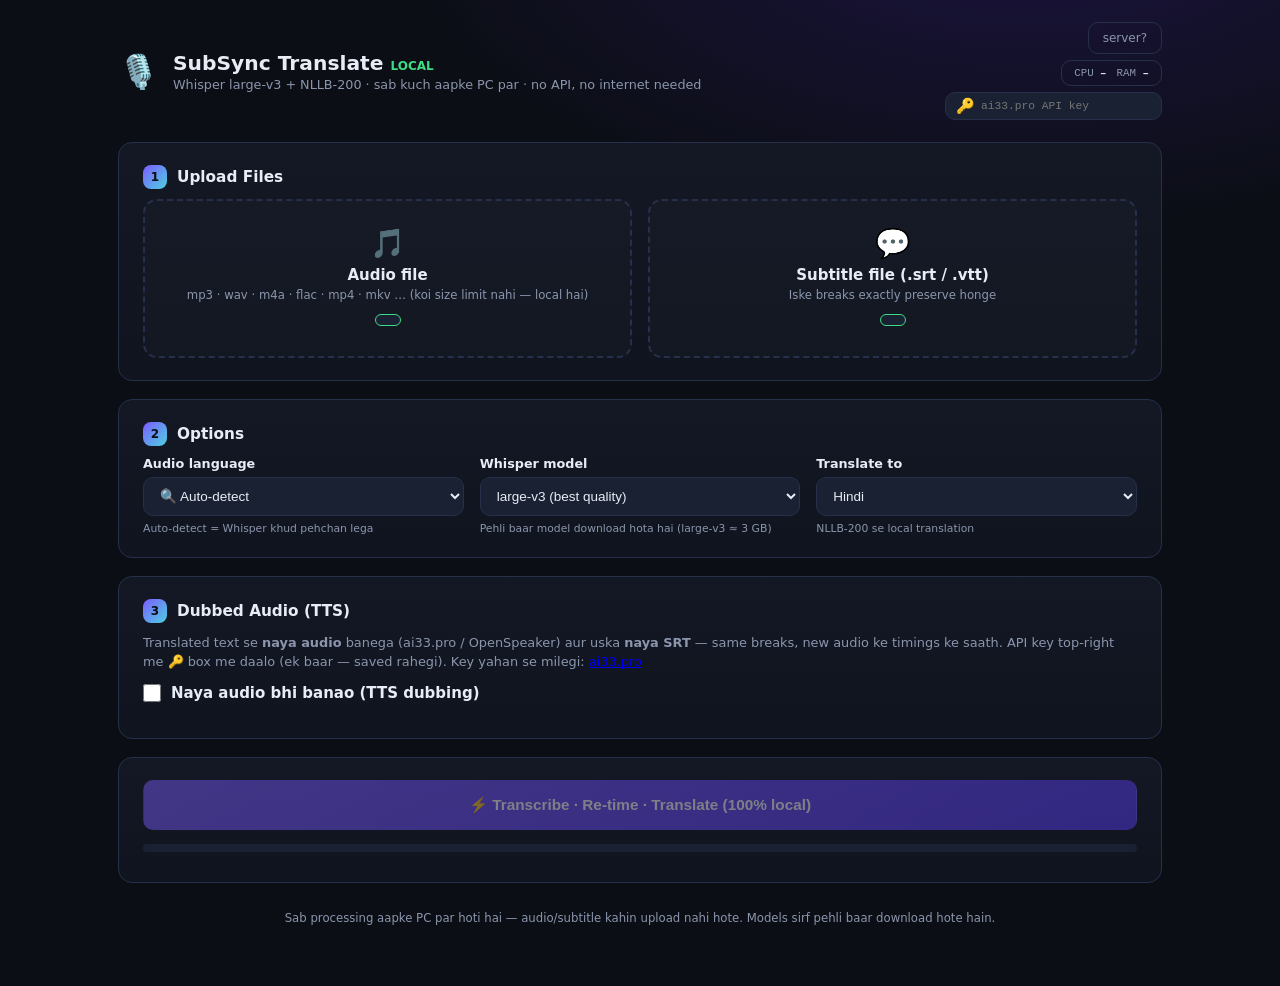
==== static/index.html @ 2fef70c8 "Version 1.5: sync-verify player with live captions + Fill Gaps toggle - Result me audio/video player" ====
<!DOCTYPE html>
<html lang="en">
<head>
<meta charset="UTF-8">
<meta name="viewport" content="width=device-width, initial-scale=1.0">
<title>SubSync Translate — Local (Whisper + NLLB)</title>
<link rel="icon" href="data:image/svg+xml,<svg xmlns='http://www.w3.org/2000/svg' viewBox='0 0 100 100'><text y='.9em' font-size='90'>🎙️</text></svg>">
<style>
:root {
  --bg:#0b0e14; --card:#131824; --card2:#1a2132; --border:#26304a;
  --text:#e8ecf5; --muted:#8b96ad; --accent:#7c5cff; --accent2:#4dd0e1;
  --ok:#3ddc84; --warn:#ffb74d; --err:#ff6b6b; --radius:14px; font-size:15px;
}
*{box-sizing:border-box;margin:0;padding:0}
body{background:radial-gradient(1200px 600px at 80% -10%,#1c1440 0%,var(--bg) 55%) fixed,var(--bg);color:var(--text);font-family:"Segoe UI",system-ui,sans-serif;min-height:100vh}
.topbar{display:flex;align-items:center;justify-content:space-between;padding:22px 28px;max-width:1100px;margin:0 auto}
.brand{display:flex;gap:14px;align-items:center}
.brand-icon{font-size:2.2rem}
.brand h1{font-size:1.35rem}
.brand p{color:var(--muted);font-size:.85rem;margin-top:2px}
.pill{border:1px solid var(--border);color:var(--muted);padding:8px 14px;border-radius:10px;font-size:.8rem}
.pill.gpu{border-color:var(--ok);color:var(--ok)}
.top-right{display:flex;flex-direction:column;align-items:flex-end;gap:6px}
.key-row{display:flex;align-items:center;gap:6px;border:1px solid var(--border);border-radius:10px;padding:4px 10px;background:var(--card2)}
.key-row input{background:transparent;border:none;outline:none;color:var(--text);font-family:ui-monospace,Consolas,monospace;font-size:.75rem;width:170px}
.tts-tabs{display:flex;gap:8px;margin-bottom:14px}
.tts-tab{border:1px solid var(--border);background:var(--card2);color:var(--muted);padding:8px 16px;border-radius:10px;font-size:.85rem;font-weight:600;cursor:pointer;transition:.2s}
.tts-tab.active{border-color:var(--accent);color:var(--text);background:rgba(124,92,255,.12)}
.voice-list{border:1px solid var(--border);border-radius:10px;max-height:300px;overflow-y:auto}
.voice-row{display:flex;align-items:center;gap:10px;padding:9px 12px;border-bottom:1px solid #1d2436;font-size:.85rem}
.voice-row:last-child{border-bottom:none}
.voice-row:hover{background:rgba(124,92,255,.05)}
.voice-row.selected{background:rgba(61,220,132,.08);border-left:3px solid var(--ok)}
.voice-row .vname{flex:1;min-width:0;overflow:hidden;text-overflow:ellipsis;white-space:nowrap}
.voice-row .vmeta{color:var(--muted);font-size:.75rem;white-space:nowrap}
.vbtn{border:1px solid var(--border);background:var(--card2);color:var(--text);padding:4px 10px;border-radius:8px;font-size:.75rem;cursor:pointer;transition:.15s;flex:none}
.vbtn:hover{border-color:var(--accent)}
.vbtn.sel{border-color:var(--ok);color:var(--ok)}
.vbtn.del:hover{border-color:var(--err);color:var(--err)}
.sel-voice{display:flex;align-items:center;gap:10px;margin-top:14px;padding:10px 14px;border:1px solid var(--ok);border-radius:10px;background:rgba(61,220,132,.05);font-size:.85rem;flex-wrap:wrap}
.empty-note{padding:18px;text-align:center;color:var(--muted);font-size:.83rem}
#liveCaption{background:var(--card2);border:1px solid var(--border);border-radius:12px;padding:20px 18px;text-align:center;margin-bottom:10px;font-size:clamp(16px,2.4vw,22px);font-weight:700;line-height:1.4;min-height:74px;display:flex;flex-direction:column;align-items:center;justify-content:center;color:var(--muted);transition:color .1s}
#liveCaption.speaking{color:var(--accent2)}
#playerBox{margin-bottom:14px}
#playerBox audio{width:100%}
#playerBox video{width:100%;max-height:380px;border-radius:12px;background:#000}
.stats-pill{display:flex;gap:10px;border:1px solid var(--border);padding:6px 12px;border-radius:10px;font-family:ui-monospace,Consolas,monospace;font-size:.72rem;color:var(--muted)}
.stats-pill b{color:var(--text);font-weight:600}
.stats-pill .hot b{color:var(--warn)}
.stats-pill .crit b{color:var(--err)}
main{max-width:1100px;margin:0 auto;padding:0 28px 60px;display:flex;flex-direction:column;gap:18px}
.card{background:linear-gradient(180deg,var(--card) 0%,#10141f 100%);border:1px solid var(--border);border-radius:var(--radius);padding:22px 24px}
.card h2{font-size:1.02rem;display:flex;align-items:center;gap:10px;margin-bottom:10px}
.step{background:linear-gradient(135deg,var(--accent),var(--accent2));color:#0b0e14;width:24px;height:24px;border-radius:8px;display:inline-flex;align-items:center;justify-content:center;font-size:.8rem;font-weight:700;flex:none}
.hint{color:var(--muted);font-size:.86rem;line-height:1.5;margin-bottom:12px}
.badge{font-size:.72rem;padding:3px 10px;border-radius:20px;border:1px solid var(--border);color:var(--muted);font-weight:600}
.badge.ok{border-color:var(--ok);color:var(--ok)}
.grid2{display:grid;grid-template-columns:1fr 1fr;gap:16px}
.grid3{display:grid;grid-template-columns:repeat(3,1fr);gap:16px}
@media (max-width:860px){.grid2,.grid3{grid-template-columns:1fr}}
.drop{border:2px dashed var(--border);border-radius:var(--radius);padding:26px 18px;text-align:center;cursor:pointer;transition:.2s;background:rgba(255,255,255,.015)}
.drop:hover,.drop.over{border-color:var(--accent);background:rgba(124,92,255,.06)}
.drop.filled{border-style:solid;border-color:var(--ok)}
.drop-icon{font-size:1.9rem;margin-bottom:6px}
.drop-title{font-weight:600}
.drop-sub{color:var(--muted);font-size:.78rem;margin-top:4px}
.file-chip{margin-top:12px;display:inline-block;background:var(--card2);border:1px solid var(--ok);color:var(--ok);font-size:.8rem;padding:5px 12px;border-radius:20px;max-width:100%;overflow:hidden;text-overflow:ellipsis;white-space:nowrap}
.field{display:flex;flex-direction:column;gap:6px}
.field>span{font-size:.85rem;font-weight:600}
.field small{color:var(--muted);font-size:.72rem}
select{background:var(--card2);border:1px solid var(--border);color:var(--text);padding:10px 12px;border-radius:10px;font-size:.9rem;outline:none;cursor:pointer}
select:focus{border-color:var(--accent)}
.btn{border:1px solid var(--border);background:var(--card2);color:var(--text);padding:11px 20px;border-radius:10px;font-size:.92rem;font-weight:600;cursor:pointer;transition:.2s}
.btn:hover:not(:disabled){border-color:var(--accent);transform:translateY(-1px)}
.btn:disabled{opacity:.45;cursor:not-allowed}
.btn.primary{background:linear-gradient(135deg,var(--accent),#5b3df5);border-color:transparent;color:#fff}
.btn.primary:hover:not(:disabled){filter:brightness(1.12)}
.btn.ghost{background:transparent}
.btn.big{width:100%;padding:15px;font-size:1.02rem}
.run-card{display:flex;flex-direction:column;gap:14px}
.progress-wrap{display:flex;flex-direction:column;gap:8px}
.progress{height:8px;background:var(--card2);border-radius:10px;overflow:hidden}
.bar{height:100%;width:0%;background:linear-gradient(90deg,var(--accent),var(--accent2));border-radius:10px;transition:width .35s ease}
.status{color:var(--muted);font-size:.85rem}
.log{background:#0a0d14;border:1px solid var(--border);border-radius:10px;padding:12px 14px;font-family:ui-monospace,Consolas,monospace;font-size:.78rem;color:var(--muted);max-height:180px;overflow-y:auto;white-space:pre-wrap;line-height:1.55}
.log .err{color:var(--err)}
.table-wrap{overflow:auto;max-height:480px;border:1px solid var(--border);border-radius:10px}
table{width:100%;border-collapse:collapse;font-size:.84rem}
thead th{position:sticky;top:0;background:var(--card2);text-align:left;padding:10px 12px;border-bottom:1px solid var(--border);z-index:1}
tbody td{padding:9px 12px;border-bottom:1px solid #1d2436;vertical-align:top}
tbody tr:hover{background:rgba(124,92,255,.05)}
td.num{color:var(--muted);width:40px}
td.time{font-family:ui-monospace,Consolas,monospace;font-size:.74rem;color:var(--muted);white-space:nowrap}
td.time .new{color:var(--accent2)}
td.time s{opacity:.55}
td.orig{color:var(--muted);max-width:320px}
td.trans{max-width:320px}
td.trans[contenteditable]:focus{outline:1px solid var(--accent);border-radius:6px;background:rgba(124,92,255,.08)}
td.unmatched{border-left:3px solid var(--warn)}
.dl-row{display:flex;gap:12px;margin-top:16px;flex-wrap:wrap}
footer{text-align:center;color:var(--muted);font-size:.78rem;margin-top:10px}
</style>
</head>
<body>

<header class="topbar">
  <div class="brand">
    <span class="brand-icon">🎙️</span>
    <div>
      <h1>SubSync Translate <span style="color:var(--ok);font-size:.8rem">LOCAL</span></h1>
      <p>Whisper large-v3 + NLLB-200 · sab kuch aapke PC par · no API, no internet needed</p>
    </div>
  </div>
  <div class="top-right">
    <div style="display:flex;gap:8px;align-items:center">
      <span class="badge ok" id="creditsBadge" hidden></span>
      <span class="pill" id="devicePill">checking…</span>
    </div>
    <div class="stats-pill" id="statsPill" hidden>
      <span id="stCpu">CPU <b>–</b></span>
      <span id="stRam">RAM <b>–</b></span>
      <span id="stGpu" hidden>GPU <b>–</b></span>
      <span id="stVram" hidden>VRAM <b>–</b></span>
    </div>
    <div class="key-row">
      <span title="ai33.pro TTS API key — ek baar daalo, saved rahegi">🔑</span>
      <input type="password" id="ttsKey" placeholder="ai33.pro API key" autocomplete="off" spellcheck="false">
    </div>
  </div>
</header>

<main>

  <section class="card">
    <h2><span class="step">1</span> Upload Files</h2>
    <div class="grid2">
      <div class="drop" id="dropAudio">
        <input type="file" id="audioFile" accept="audio/*,video/*,.mp3,.wav,.m4a,.mp4,.mkv,.aac,.ogg,.flac,.webm,.opus" hidden>
        <div class="drop-icon">🎵</div>
        <div class="drop-title">Audio file</div>
        <div class="drop-sub">mp3 · wav · m4a · flac · mp4 · mkv … (koi size limit nahi — local hai)</div>
        <div class="file-chip" id="audioChip" hidden></div>
      </div>
      <div class="drop" id="dropSrt">
        <input type="file" id="srtFile" accept=".srt,.vtt,text/plain" hidden>
        <div class="drop-icon">💬</div>
        <div class="drop-title">Subtitle file (.srt / .vtt)</div>
        <div class="drop-sub">Iske breaks exactly preserve honge</div>
        <div class="file-chip" id="srtChip" hidden></div>
      </div>
    </div>
  </section>

  <section class="card">
    <h2><span class="step">2</span> Options</h2>
    <div class="grid3">
      <label class="field">
        <span>Audio language</span>
        <select id="srcLang"></select>
        <small>Auto-detect = Whisper khud pehchan lega</small>
      </label>
      <label class="field">
        <span>Whisper model</span>
        <select id="whisperModel">
          <option value="large-v3" selected>large-v3 (best quality)</option>
          <option value="large-v3-turbo">large-v3-turbo (fast, ~same quality)</option>
          <option value="medium">medium</option>
          <option value="small">small</option>
          <option value="base">base (testing only)</option>
        </select>
        <small>Pehli baar model download hota hai (large-v3 ≈ 3 GB)</small>
      </label>
      <label class="field">
        <span>Translate to</span>
        <select id="tgtLang"></select>
        <small>NLLB-200 se local translation</small>
      </label>
    </div>
  </section>

  <section class="card">
    <h2><span class="step">3</span> Dubbed Audio (TTS)</h2>
    <p class="hint">Translated text se <b>naya audio</b> banega (ai33.pro / OpenSpeaker) aur uska <b>naya SRT</b> — same breaks, new audio ke timings ke saath. API key top-right me 🔑 box me daalo (ek baar — saved rahegi). Key yahan se milegi: <a href="https://ai33.pro/app/api-document" target="_blank" rel="noopener">ai33.pro</a></p>
    <label style="display:flex;align-items:center;gap:10px;margin-bottom:14px;cursor:pointer">
      <input type="checkbox" id="ttsEnable" style="width:18px;height:18px;accent-color:var(--accent)">
      <b>Naya audio bhi banao (TTS dubbing)</b>
    </label>
    <div id="ttsOptions" hidden>

      <div class="tts-tabs">
        <button class="tts-tab" id="tabSaved" data-tab="saved">⭐ Saved voices</button>
        <button class="tts-tab active" id="tabLibrary" data-tab="library">🌐 Voice library</button>
        <button class="tts-tab" id="tabManual" data-tab="manual">✍️ Manual ID</button>
      </div>

      <!-- SAVED -->
      <div id="ttsTabSaved" hidden>
        <div class="voice-list" id="savedList"></div>
      </div>

      <!-- LIBRARY -->
      <div id="ttsTabLibrary">
        <div class="grid3" style="margin-bottom:12px">
          <label class="field">
            <span>Provider</span>
            <select id="ttsProvider">
              <option value="edge" selected>Edge</option>
              <option value="elevenlabs">ElevenLabs</option>
              <option value="minimax">Minimax</option>
              <option value="kokoro">Kokoro</option>
              <option value="fishaudio">FishAudio</option>
              <option value="vbee">Vbee</option>
              <option value="clone">Mere cloned voices</option>
            </select>
          </label>
          <label class="field">
            <span>Language <small style="color:var(--muted)">(output lang se auto)</small></span>
            <input type="text" id="ttsLangFilter" placeholder="e.g. Hindi"
                   style="background:var(--card2);border:1px solid var(--border);color:var(--text);padding:10px 12px;border-radius:10px;font-size:.9rem;outline:none">
          </label>
          <label class="field">
            <span>&nbsp;</span>
            <button class="btn" id="ttsLoadVoices">🔄 Fetch voices</button>
          </label>
        </div>
        <div class="voice-list" id="libraryList"><div class="empty-note">"🔄 Fetch voices" dabao — output language ke hisaab se list aa jayegi</div></div>
      </div>

      <!-- MANUAL -->
      <div id="ttsTabManual" hidden>
        <p class="hint">Voice ID directly daalo (prefix zaroori: <code>elevenlabs_</code>, <code>minimax_</code>, <code>edge_</code>, <code>kokoro_</code>, <code>vbee_</code>, <code>fishaudio_</code>, <code>clone_</code>)</p>
        <div style="display:flex;gap:10px;flex-wrap:wrap">
          <input type="text" id="manualVoiceId" placeholder="e.g. edge_hi-IN-MadhurNeural"
                 style="flex:1;min-width:240px;background:var(--card2);border:1px solid var(--border);color:var(--text);padding:10px 12px;border-radius:10px;font-family:ui-monospace,Consolas,monospace;font-size:.85rem;outline:none">
          <button class="btn" id="manualUse">✔ Use karo</button>
          <button class="btn ghost" id="manualSave">⭐ Save bhi karo</button>
        </div>
      </div>

      <!-- SELECTED VOICE + SPEED -->
      <div class="sel-voice" id="selVoiceBox" hidden>
        <span>🎤 Selected: <b id="selVoiceName">—</b> <span class="vmeta" id="selVoiceId"></span></span>
        <button class="vbtn" id="selPreview" hidden>▶ Preview</button>
        <button class="vbtn" id="selSave" hidden>⭐ Save</button>
        <span style="margin-left:auto;display:flex;align-items:center;gap:8px">Speed
          <input type="number" id="ttsSpeed" value="1" min="0.5" max="1.5" step="0.05"
                 style="width:70px;background:var(--card2);border:1px solid var(--border);color:var(--text);padding:6px 8px;border-radius:8px;font-size:.85rem;outline:none">
        </span>
      </div>
      <audio id="ttsPreviewAudio" style="display:none"></audio>
    </div>
  </section>

  <section class="card run-card">
    <button class="btn primary big" id="runBtn" disabled>⚡ Transcribe · Re-time · Translate (100% local)</button>
    <div class="progress-wrap" id="progressWrap" hidden>
      <div class="progress"><div class="bar" id="bar"></div></div>
      <div class="status" id="status"></div>
    </div>
    <div class="log" id="log" hidden></div>
  </section>

  <section class="card" id="resultCard" hidden>
    <h2><span class="step">4</span> Result
      <span class="badge" id="detectedBadge" hidden></span>
      <span class="badge ok" id="matchBadge" hidden></span>
    </h2>
    <p class="hint">Translated cells <b>editable</b> hain — download se pehle koi bhi line theek kar lo.</p>

    <!-- Sync verify: player + live caption -->
    <div id="syncBox" style="margin-bottom:16px">
      <div style="display:flex;gap:8px;margin-bottom:10px;flex-wrap:wrap;align-items:center">
        <button class="tts-tab active" id="srcOrig">🎵 Original audio</button>
        <button class="tts-tab" id="srcDub" hidden>🎤 Dubbed audio</button>
        <button class="tts-tab" id="gapBtn" style="margin-left:auto" title="Har line ka end agli line ke start tak extend — dobara click = undo">🧲 Fill Gaps</button>
      </div>
      <div id="liveCaption">▶ Play karo — jo bol raha hai wo yahan live aayega</div>
      <div id="playerBox"></div>
    </div>

    <div class="table-wrap">
      <table id="resultTable">
        <thead>
          <tr><th>#</th><th>Timing (original → re-timed)</th><th>Original</th><th id="thTrans">Translated</th></tr>
        </thead>
        <tbody></tbody>
      </table>
    </div>
    <div class="dl-row">
      <button class="btn primary" id="dlTranslated">⬇ Translated SRT</button>
      <button class="btn ghost" id="dlRetimed">⬇ Re-timed original SRT</button>
      <button class="btn ghost" id="dlTranscript">⬇ Whisper transcript</button>
    </div>
    <div id="dubCard" hidden style="margin-top:20px;border-top:1px solid var(--border);padding-top:16px">
      <h2>🎤 Dubbed Audio <span class="badge ok" id="dubBadge" hidden></span></h2>
      <p class="hint" id="dubError" style="color:var(--err)" hidden></p>
      <div id="dubOk" hidden>
        <audio id="dubPlayer" controls style="width:100%;margin:10px 0"></audio>
        <div class="dl-row" style="margin-top:8px">
          <button class="btn primary" id="dlDubAudio">⬇ Dubbed audio</button>
          <button class="btn primary" id="dlDubSrt">⬇ Dubbed SRT (new audio timings)</button>
          <a class="btn ghost" id="dlProviderSrt" target="_blank" rel="noopener" hidden style="text-decoration:none;display:inline-flex;align-items:center">⬇ Provider SRT</a>
        </div>
      </div>
    </div>
  </section>

  <footer>
    <p>Sab processing aapke PC par hoti hai — audio/subtitle kahin upload nahi hote. Models sirf pehli baar download hote hain.</p>
  </footer>
</main>

<script>
"use strict";

const SRC_LANGS = [
  ["auto","🔍 Auto-detect"],["en","English"],["hi","Hindi"],["ja","Japanese"],["ko","Korean"],
  ["zh","Chinese"],["es","Spanish"],["fr","French"],["de","German"],["it","Italian"],
  ["pt","Portuguese"],["ru","Russian"],["ar","Arabic"],["bn","Bengali"],["ur","Urdu"],
  ["ta","Tamil"],["te","Telugu"],["ml","Malayalam"],["mr","Marathi"],["gu","Gujarati"],
  ["kn","Kannada"],["pa","Punjabi"],["id","Indonesian"],["vi","Vietnamese"],["th","Thai"],
  ["tr","Turkish"],["nl","Dutch"],["pl","Polish"],["uk","Ukrainian"],["fa","Persian"],
  ["ms","Malay"],["fil","Filipino"]
];
const TGT_LANGS = [
  ["hi","Hindi"],["en","English"],["bn","Bengali"],["ta","Tamil"],["te","Telugu"],
  ["ml","Malayalam"],["mr","Marathi"],["gu","Gujarati"],["kn","Kannada"],["pa","Punjabi"],
  ["ur","Urdu"],["ne","Nepali"],["si","Sinhala"],["es","Spanish"],["fr","French"],
  ["de","German"],["it","Italian"],["pt","Portuguese"],["ru","Russian"],["ja","Japanese"],
  ["ko","Korean"],["zh-CN","Chinese (Simplified)"],["zh-TW","Chinese (Traditional)"],
  ["ar","Arabic"],["id","Indonesian"],["vi","Vietnamese"],["th","Thai"],["tr","Turkish"],
  ["nl","Dutch"],["pl","Polish"],["uk","Ukrainian"],["fa","Persian"],["ms","Malay"],
  ["fil","Filipino"],["sw","Swahili"]
];
const LANG_NAMES = Object.fromEntries([...SRC_LANGS,...TGT_LANGS].map(([c,n])=>[c,n.replace("🔍 ","")]));

const $ = id => document.getElementById(id);
const state = { audio:null, srtFile:null, segments:null, transcript:"" };

function fillSelect(sel, list, saved){
  sel.innerHTML="";
  for (const [code,name] of list){
    const o=document.createElement("option"); o.value=code; o.textContent=name; sel.appendChild(o);
  }
  if (saved && list.some(([c])=>c===saved)) sel.value=saved;
}
fillSelect($("srcLang"), SRC_LANGS, localStorage.getItem("ssl_src")||"auto");
fillSelect($("tgtLang"), TGT_LANGS, localStorage.getItem("ssl_tgt")||"hi");
$("whisperModel").value = localStorage.getItem("ssl_model")||"large-v3";
$("srcLang").onchange=()=>localStorage.setItem("ssl_src",$("srcLang").value);
$("tgtLang").onchange=()=>localStorage.setItem("ssl_tgt",$("tgtLang").value);
$("whisperModel").onchange=()=>localStorage.setItem("ssl_model",$("whisperModel").value);

fetch("/api/info").then(r=>r.json()).then(d=>{
  const p=$("devicePill");
  p.textContent = d.cuda ? "⚡ GPU (CUDA)" : "🖥 CPU mode";
  p.classList.toggle("gpu", d.cuda);
}).catch(()=>{ $("devicePill").textContent="server?"; });

// live CPU / RAM / GPU / VRAM stats (top right)
function setStat(id, label, val){
  const el=$(id);
  if(val===null||val===undefined){ el.hidden=true; return; }
  el.hidden=false;
  el.innerHTML=`${label} <b>${Math.round(val)}%</b>`;
  el.className = val>=90 ? "crit" : val>=75 ? "hot" : "";
}
async function pollStats(){
  try{
    const d=await (await fetch("/api/stats")).json();
    $("statsPill").hidden=false;
    setStat("stCpu","CPU",d.cpu);
    setStat("stRam","RAM",d.ram);
    setStat("stGpu","GPU",d.gpu);
    setStat("stVram","VRAM",d.vram);
  }catch(e){ $("statsPill").hidden=true; }
}
pollStats(); setInterval(pollStats, 2000);

function wireDrop(zone, input, onFile){
  zone.addEventListener("click",()=>input.click());
  input.addEventListener("change",()=>input.files[0]&&onFile(input.files[0]));
  zone.addEventListener("dragover",e=>{e.preventDefault();zone.classList.add("over");});
  zone.addEventListener("dragleave",()=>zone.classList.remove("over"));
  zone.addEventListener("drop",e=>{e.preventDefault();zone.classList.remove("over");
    if(e.dataTransfer.files[0]) onFile(e.dataTransfer.files[0]);});
}
const fmtBytes = n => n>1048576 ? (n/1048576).toFixed(1)+" MB" : (n/1024).toFixed(0)+" KB";

wireDrop($("dropAudio"), $("audioFile"), f=>{
  state.audio=f;
  $("audioChip").hidden=false;
  $("audioChip").textContent=`${f.name} (${fmtBytes(f.size)})`;
  $("dropAudio").classList.add("filled");
  updateRun();
});
wireDrop($("dropSrt"), $("srtFile"), f=>{
  state.srtFile=f;
  $("srtChip").hidden=false;
  $("srtChip").textContent=f.name;
  $("dropSrt").classList.add("filled");
  updateRun();
});
function updateRun(){ $("runBtn").disabled = !(state.audio && state.srtFile); }

function log(msg, cls=""){
  const el=$("log"); el.hidden=false;
  const d=document.createElement("div"); if(cls)d.className=cls; d.textContent=msg;
  el.appendChild(d); el.scrollTop=el.scrollHeight;
}
function setProgress(pct,msg){
  $("progressWrap").hidden=false;
  $("bar").style.width=Math.min(100,pct)+"%";
  if(msg)$("status").textContent=msg;
}

function toSrtTime(sec){
  sec=Math.max(0,sec);
  const h=Math.floor(sec/3600),m=Math.floor(sec%3600/60),s=Math.floor(sec%60),
        ms=Math.round((sec-Math.floor(sec))*1000);
  const p=(n,l=2)=>String(n).padStart(l,"0");
  return `${p(h)}:${p(m)}:${p(s)},${p(ms,3)}`;
}
function buildSrt(segments, field){
  return segments.map((seg,i)=>
    `${i+1}\n${toSrtTime(seg.newStart)} --> ${toSrtTime(seg.newEnd)}\n${(seg[field]||seg.text).trim()}\n`
  ).join("\n");
}

// ================= TTS dubbing controls =================
// API key (top-right, ek baar save)
$("ttsKey").value = localStorage.getItem("ssl_tts_key")||"";
$("ttsKey").oninput = ()=>localStorage.setItem("ssl_tts_key", $("ttsKey").value.trim());
$("ttsKey").onchange = refreshCredits;

$("ttsEnable").checked = localStorage.getItem("ssl_tts_on")==="1";
$("ttsOptions").hidden = !$("ttsEnable").checked;
$("ttsEnable").onchange = ()=>{
  localStorage.setItem("ssl_tts_on", $("ttsEnable").checked?"1":"0");
  $("ttsOptions").hidden = !$("ttsEnable").checked;
  if($("ttsEnable").checked) refreshCredits();
};

$("ttsProvider").value = localStorage.getItem("ssl_tts_provider")||"edge";
$("ttsProvider").onchange = ()=>localStorage.setItem("ssl_tts_provider", $("ttsProvider").value);
$("ttsSpeed").value = localStorage.getItem("ssl_tts_speed")||"1";
$("ttsSpeed").onchange = ()=>localStorage.setItem("ssl_tts_speed", $("ttsSpeed").value);

async function refreshCredits(){
  const key=$("ttsKey").value.trim();
  if(!key){ $("creditsBadge").hidden=true; return; }
  try{
    const d=await (await fetch("/api/tts/credits",{headers:{"x-tts-key":key}})).json();
    if(d.credits!==undefined){
      $("creditsBadge").hidden=false;
      $("creditsBadge").textContent=`💰 ${d.credits} credits`;
    }
  }catch(e){}
}
if($("ttsEnable").checked && $("ttsKey").value) refreshCredits();

// ---- tabs ----
const TTS_TABS = {saved:"ttsTabSaved", library:"ttsTabLibrary", manual:"ttsTabManual"};
function showTtsTab(name){
  for(const [k,id] of Object.entries(TTS_TABS)) $(id).hidden = (k!==name);
  document.querySelectorAll(".tts-tab").forEach(b=>b.classList.toggle("active", b.dataset.tab===name));
  localStorage.setItem("ssl_tts_tab", name);
  if(name==="saved") renderSaved();
}
document.querySelectorAll(".tts-tab").forEach(b=>b.onclick=()=>showTtsTab(b.dataset.tab));

// ---- selected voice (persist) ----
let selVoice = null;
try{ selVoice = JSON.parse(localStorage.getItem("ssl_tts_sel")||"null"); }catch(e){}
function selectVoice(v){
  selVoice = v;
  localStorage.setItem("ssl_tts_sel", JSON.stringify(v));
  renderSelVoice();
  renderSaved();
  renderLibrary();
}
function renderSelVoice(){
  const box=$("selVoiceBox");
  if(!selVoice){ box.hidden=true; return; }
  box.hidden=false;
  $("selVoiceName").textContent=selVoice.name||selVoice.voice_id;
  $("selVoiceId").textContent=selVoice.voice_id;
  $("selPreview").hidden=!selVoice.preview_url;
  $("selSave").hidden=isSaved(selVoice.voice_id);
}
$("selPreview").onclick=()=>playPreview(selVoice);
$("selSave").onclick=()=>{ if(selVoice){ saveVoice(selVoice); renderSelVoice(); } };

function playPreview(v){
  if(v&&v.preview_url){ const a=$("ttsPreviewAudio"); a.src=v.preview_url; a.play(); }
}

// ---- saved voices (hamesha ke liye, localStorage) ----
function getSaved(){ try{ return JSON.parse(localStorage.getItem("ssl_tts_saved")||"[]"); }catch(e){ return []; } }
function setSaved(list){ localStorage.setItem("ssl_tts_saved", JSON.stringify(list)); }
function isSaved(id){ return getSaved().some(v=>v.voice_id===id); }
function saveVoice(v){
  const list=getSaved();
  if(!list.some(x=>x.voice_id===v.voice_id)){ list.push(v); setSaved(list); }
  renderSaved(); renderLibrary();
}
function removeSaved(id){
  setSaved(getSaved().filter(v=>v.voice_id!==id));
  renderSaved(); renderLibrary();
}

function voiceRow(v, {saved=false}={}){
  const row=document.createElement("div");
  row.className="voice-row"+(selVoice&&selVoice.voice_id===v.voice_id?" selected":"");
  const name=document.createElement("span");
  name.className="vname"; name.textContent=v.name||v.voice_id;
  const meta=document.createElement("span");
  meta.className="vmeta"; meta.textContent=[v.language,v.gender].filter(Boolean).join(" · ");
  row.append(name, meta);
  if(v.preview_url){
    const p=document.createElement("button"); p.className="vbtn"; p.textContent="▶";
    p.title="Preview"; p.onclick=()=>playPreview(v); row.appendChild(p);
  }
  const sel=document.createElement("button");
  sel.className="vbtn sel";
  sel.textContent=selVoice&&selVoice.voice_id===v.voice_id?"✔ Selected":"Select";
  sel.onclick=()=>selectVoice(v);
  row.appendChild(sel);
  if(saved){
    const del=document.createElement("button"); del.className="vbtn del"; del.textContent="🗑";
    del.title="Saved list se hatao"; del.onclick=()=>removeSaved(v.voice_id); row.appendChild(del);
  }else{
    const st=document.createElement("button"); st.className="vbtn";
    st.textContent=isSaved(v.voice_id)?"⭐ Saved":"⭐ Save";
    st.disabled=isSaved(v.voice_id);
    st.title="Future use ke liye save karo";
    st.onclick=()=>{ saveVoice(v); };
    row.appendChild(st);
  }
  return row;
}

function renderSaved(){
  const el=$("savedList");
  el.innerHTML="";
  const list=getSaved();
  if(!list.length){
    el.innerHTML='<div class="empty-note">Abhi koi saved voice nahi. Library se ⭐ Save karo ya Manual ID se — hamesha ke liye save rahegi.</div>';
    return;
  }
  list.forEach(v=>el.appendChild(voiceRow(v,{saved:true})));
}

// ---- library (language ke hisaab se auto fetch) ----
let libVoices=[];
function autoLangName(){ return (LANG_NAMES[$("tgtLang").value]||"").replace(/\s*\(.*\)/,""); }
$("ttsLangFilter").value = localStorage.getItem("ssl_tts_lang") || autoLangName();
$("ttsLangFilter").onchange = ()=>localStorage.setItem("ssl_tts_lang", $("ttsLangFilter").value);
$("tgtLang").addEventListener("change", ()=>{
  // output language badli to library filter bhi auto update (agar user ne custom nahi likha)
  $("ttsLangFilter").value = autoLangName();
  localStorage.setItem("ssl_tts_lang", $("ttsLangFilter").value);
});

function renderLibrary(){
  const el=$("libraryList");
  el.innerHTML="";
  if(!libVoices.length){
    el.innerHTML='<div class="empty-note">"🔄 Fetch voices" dabao — output language ke hisaab se list aa jayegi</div>';
    return;
  }
  libVoices.forEach(v=>el.appendChild(voiceRow(v)));
}

$("ttsLoadVoices").onclick = async ()=>{
  const key=$("ttsKey").value.trim();
  if(!key){ alert("Pehle top-right 🔑 box me ai33.pro API key daalo"); return; }
  $("ttsLoadVoices").disabled=true;
  $("ttsLoadVoices").textContent="Loading…";
  try{
    const params=new URLSearchParams({provider:$("ttsProvider").value});
    const lang=$("ttsLangFilter").value.trim();
    if(lang) params.set("language", lang);
    const d=await (await fetch("/api/tts/voices?"+params,{headers:{"x-tts-key":key}})).json();
    if(!d.data) throw new Error(d.error||d.message||JSON.stringify(d).slice(0,200));
    libVoices=d.data;
    renderLibrary();
    if(!libVoices.length) $("libraryList").innerHTML='<div class="empty-note">Koi voice nahi mili — language filter badal ke dekho (ya khali chhodo)</div>';
    refreshCredits();
  }catch(e){
    alert("Voices load nahi hui: "+e.message);
  }finally{
    $("ttsLoadVoices").disabled=false;
    $("ttsLoadVoices").textContent="🔄 Fetch voices";
  }
};

// ---- manual ID ----
$("manualUse").onclick=()=>{
  const id=$("manualVoiceId").value.trim();
  if(!id){ alert("Voice ID daalo"); return; }
  selectVoice({voice_id:id, name:id, language:"manual"});
};
$("manualSave").onclick=()=>{
  const id=$("manualVoiceId").value.trim();
  if(!id){ alert("Voice ID daalo"); return; }
  const v={voice_id:id, name:id, language:"manual"};
  saveVoice(v); selectVoice(v);
};

// initial render
showTtsTab(localStorage.getItem("ssl_tts_tab")||"library");
renderSelVoice();
renderSaved();

// Cloudflare proxy ~100 MB request limit — badi files 25 MB chunks me jaati hain
const CHUNK_SIZE = 25 * 1024 * 1024;
const CHUNK_THRESHOLD = 30 * 1024 * 1024;

async function uploadInChunks(file){
  let fd = new FormData();
  fd.append("filename", file.name);
  let res = await fetch("/api/upload/init", {method:"POST", body:fd});
  if(!res.ok) throw new Error("upload init failed: "+await res.text());
  const {id} = await res.json();
  const total = Math.ceil(file.size / CHUNK_SIZE);
  for(let i=0; i<total; i++){
    const blob = file.slice(i*CHUNK_SIZE, Math.min((i+1)*CHUNK_SIZE, file.size));
    fd = new FormData();
    fd.append("upload_id", id);
    fd.append("index", i);
    fd.append("chunk", blob, "chunk"+i);
    let ok = false;
    for(let attempt=0; attempt<3 && !ok; attempt++){
      try{
        res = await fetch("/api/upload/chunk", {method:"POST", body:fd});
        ok = res.ok;
        if(!ok && res.status !== 502 && res.status !== 504) throw new Error(await res.text());
      }catch(e){
        if(attempt===2) throw new Error(`chunk ${i+1}/${total} failed: ${e.message}`);
        await new Promise(r=>setTimeout(r,2000));
      }
    }
    setProgress(1 + (i+1)/total*9, `Uploading big file… ${i+1}/${total} chunks (${fmtBytes(Math.min((i+1)*CHUNK_SIZE,file.size))} / ${fmtBytes(file.size)})`);
  }
  return id;
}

let seenLog = 0;
$("runBtn").addEventListener("click", async ()=>{
  $("runBtn").disabled=true;
  $("resultCard").hidden=true;
  $("dubCard").hidden=true; state.dub=null;
  $("log").innerHTML=""; seenLog=0;
  setProgress(1,"Uploading files to server…");
  try{
    const fd=new FormData();
    if(state.audio.size > CHUNK_THRESHOLD){
      log(`Badi file (${fmtBytes(state.audio.size)}) — chunked upload use ho raha hai…`);
      const uploadId = await uploadInChunks(state.audio);
      fd.append("upload_id", uploadId);
    }else{
      fd.append("audio", state.audio);
    }
    fd.append("srt", state.srtFile);
    fd.append("src_lang", $("srcLang").value);
    fd.append("tgt_lang", $("tgtLang").value);
    fd.append("model_size", $("whisperModel").value);
    if($("ttsEnable").checked){
      if(!$("ttsKey").value.trim()) throw new Error("TTS on hai — top-right 🔑 box me API key daalo");
      if(!selVoice) throw new Error("TTS on hai — pehle koi voice select karo (Saved / Library / Manual)");
      fd.append("tts_key", $("ttsKey").value.trim());
      fd.append("tts_voice", selVoice.voice_id);
      fd.append("tts_speed", $("ttsSpeed").value||"1");
    }
    const res=await fetch("/api/jobs",{method:"POST",body:fd});
    if(!res.ok) throw new Error("Server error: "+await res.text());
    const {id}=await res.json();
    await pollJob(id);
  }catch(err){
    log("ERROR: "+err.message,"err");
    setProgress(0,"Failed — see log");
  }finally{
    $("runBtn").disabled=false; updateRun();
  }
});

async function pollJob(id){
  while(true){
    await new Promise(r=>setTimeout(r,900));
    let job;
    try{
      const res=await fetch("/api/jobs/"+id);
      job=await res.json();
    }catch(e){ log("Server se connection tut gaya — retry…","err"); continue; }
    for(; seenLog<job.log.length; seenLog++) log(job.log[seenLog]);
    setProgress(job.progress, job.message);
    if(job.status==="done"){ showResult(job.result); return; }
    if(job.status==="error") throw new Error(job.error||"processing failed");
  }
}

function showResult(result){
  state.segments=result.segments;
  state.transcript=result.transcript;
  const tgt=$("tgtLang").value;
  $("thTrans").textContent="Translated ("+(LANG_NAMES[tgt]||tgt)+")";
  if(result.language){
    $("detectedBadge").hidden=false;
    $("detectedBadge").textContent="🔍 audio: "+result.language;
  }
  const st=result.stats;
  $("matchBadge").hidden=false;
  $("matchBadge").textContent=`⏱ ${st.matchedSegments}/${st.totalSegments} re-timed from audio`;

  renderTable();

  // sync-verify player + gap reset
  gapsFilled=false; gapOrig=null;
  $("gapBtn").textContent="🧲 Fill Gaps";
  playerMode="orig"; setSrcTabs();
  $("srcDub").hidden = !(result.dub && !result.dub.error);
  buildVerifyPlayer();
  // dubbed audio results
  const dub=result.dub;
  $("dubCard").hidden=!dub;
  if(dub){
    if(dub.error){
      $("dubError").hidden=false;
      $("dubError").textContent="TTS dubbing fail hua: "+dub.error;
      $("dubOk").hidden=true;
      $("dubBadge").hidden=true;
    }else{
      $("dubError").hidden=true;
      $("dubOk").hidden=false;
      $("dubPlayer").src=dub.file;
      state.dub=dub;
      $("dubBadge").hidden=false;
      $("dubBadge").textContent=`⏱ ${dub.stats.matchedSegments}/${dub.stats.totalSegments} timed · ${Math.round(dub.duration)}s`;
      const ps=$("dlProviderSrt");
      if(dub.provider_srt_url){ ps.hidden=false; ps.href=dub.provider_srt_url; } else ps.hidden=true;
    }
  }
  $("resultCard").hidden=false;
  $("resultCard").scrollIntoView({behavior:"smooth",block:"start"});
}

function renderTable(){
  const tbody=$("resultTable").querySelector("tbody");
  tbody.innerHTML="";
  (state.segments||[]).forEach((seg,i)=>{
    const tr=document.createElement("tr");
    const tdN=document.createElement("td"); tdN.className="num"; tdN.textContent=i+1;
    const tdT=document.createElement("td");
    tdT.className="time"+(seg.matched?"":" unmatched");
    tdT.innerHTML=`<s>${toSrtTime(seg.start)}</s><br><span class="new">${toSrtTime(seg.newStart)} → ${toSrtTime(seg.newEnd)}</span>`;
    if(!seg.matched) tdT.title="Audio me match nahi mila — timing interpolate hui";
    const tdO=document.createElement("td"); tdO.className="orig"; tdO.textContent=seg.text;
    const tdX=document.createElement("td"); tdX.className="trans";
    tdX.contentEditable="plaintext-only" in document.body ? "plaintext-only" : "true";
    tdX.textContent=seg.translated;
    tdX.addEventListener("input",()=>{ seg.translated=tdX.textContent; });
    tr.append(tdN,tdT,tdO,tdX);
    tbody.appendChild(tr);
  });
}

/* ---------- sync-verify player + live caption (VoxCap style) ---------- */
let playerMedia=null, playerMode="orig";
function setSrcTabs(){
  $("srcOrig").classList.toggle("active", playerMode==="orig");
  $("srcDub").classList.toggle("active", playerMode==="dub");
}
function buildVerifyPlayer(){
  const box=$("playerBox");
  if(playerMedia && playerMedia.src.startsWith("blob:")){ try{URL.revokeObjectURL(playerMedia.src);}catch(e){} }
  box.innerHTML="";
  let src, isVideo=false;
  if(playerMode==="dub" && state.dub && state.dub.file){
    src=state.dub.file;
  }else{
    if(!state.audio) return;
    src=URL.createObjectURL(state.audio);
    isVideo=(state.audio.type||"").startsWith("video");
  }
  playerMedia=document.createElement(isVideo?"video":"audio");
  playerMedia.src=src;
  playerMedia.controls=true;
  playerMedia.preload="metadata";
  box.appendChild(playerMedia);
  $("liveCaption").textContent="▶ Play karo — jo bol raha hai wo yahan live aayega";
  $("liveCaption").classList.remove("speaking");
}
$("srcOrig").onclick=()=>{ playerMode="orig"; setSrcTabs(); buildVerifyPlayer(); };
$("srcDub").onclick=()=>{ playerMode="dub"; setSrcTabs(); buildVerifyPlayer(); };

setInterval(()=>{
  if(!playerMedia || !state.segments) return;
  const t=playerMedia.currentTime;
  const box=$("liveCaption");
  let seg, main, sub="";
  if(playerMode==="dub"){
    seg=state.segments.find(s=>s.dubStart!==undefined && t>=s.dubStart && t<=s.dubEnd);
    if(seg) main=(seg.translated||"").trim();
  }else{
    seg=state.segments.find(s=>t>=s.newStart && t<=s.newEnd);
    if(seg){ main=seg.text.replace(/\n/g," "); sub=(seg.translated||"").trim(); }
  }
  if(seg){
    box.innerHTML="";
    const m=document.createElement("div"); m.textContent=main; box.appendChild(m);
    if(sub){
      const s2=document.createElement("div");
      s2.style.cssText="font-size:.72em;color:var(--muted);font-weight:500;margin-top:5px";
      s2.textContent=sub; box.appendChild(s2);
    }
    box.classList.add("speaking");
  }else if(!playerMedia.paused){
    box.textContent="· · ·";
    box.classList.remove("speaking");
  }
},100);

/* ---------- gap fill toggle (VoxCap style) ---------- */
let gapsFilled=false, gapOrig=null;
const gapTag=()=> gapsFilled ? " gap-filled" : "";
$("gapBtn").onclick=()=>{
  const segs=state.segments;
  if(!segs||!segs.length) return;
  if(!gapsFilled){
    // har caption ka END agli caption ke START tak (pehli 0 se); dobara click = undo
    gapOrig=segs.map(s=>[s.newStart,s.newEnd,s.dubStart,s.dubEnd]);
    segs[0].newStart=0;
    for(let i=0;i<segs.length-1;i++) segs[i].newEnd=segs[i+1].newStart;
    if(segs[0].dubStart!==undefined){
      segs[0].dubStart=0;
      for(let i=0;i<segs.length-1;i++) segs[i].dubEnd=segs[i+1].dubStart;
    }
    gapsFilled=true;
    $("gapBtn").textContent="✅ Gaps filled — undo";
  }else{
    segs.forEach((s,i)=>{
      s.newStart=gapOrig[i][0]; s.newEnd=gapOrig[i][1];
      if(gapOrig[i][2]!==undefined){ s.dubStart=gapOrig[i][2]; s.dubEnd=gapOrig[i][3]; }
    });
    gapsFilled=false;
    $("gapBtn").textContent="🧲 Fill Gaps";
  }
  renderTable();
};

function buildDubSrt(segments){
  return segments.map((seg,i)=>
    `${i+1}\n${toSrtTime(seg.dubStart)} --> ${toSrtTime(seg.dubEnd)}\n${(seg.translated||seg.text).trim()}\n`
  ).join("\n");
}
$("dlDubAudio").addEventListener("click",()=>{
  if(state.dub){ const a=document.createElement("a"); a.href=state.dub.file; a.download=state.dub.filename; a.click(); }
});
$("dlDubSrt").addEventListener("click",()=>{
  if(state.segments) download(`${baseName()}.${$("tgtLang").value}.dubbed${gapTag()}.srt`, buildDubSrt(state.segments));
});

function download(name,content){
  const blob=new Blob([content],{type:"text/plain;charset=utf-8"});
  const a=document.createElement("a");
  a.href=URL.createObjectURL(blob); a.download=name; a.click();
  setTimeout(()=>URL.revokeObjectURL(a.href),5000);
}
const baseName=()=> (state.srtFile?state.srtFile.name:"subtitles").replace(/\.(srt|vtt)$/i,"");

$("dlTranslated").addEventListener("click",()=>{
  if(state.segments) download(`${baseName()}.${$("tgtLang").value}${gapTag()}.srt`, buildSrt(state.segments,"translated"));
});
$("dlRetimed").addEventListener("click",()=>{
  if(state.segments) download(`${baseName()}.retimed${gapTag()}.srt`, buildSrt(state.segments,"text"));
});
$("dlTranscript").addEventListener("click",()=>{
  if(state.transcript) download(`${baseName()}.transcript.txt`, state.transcript);
});
</script>
</body>
</html>
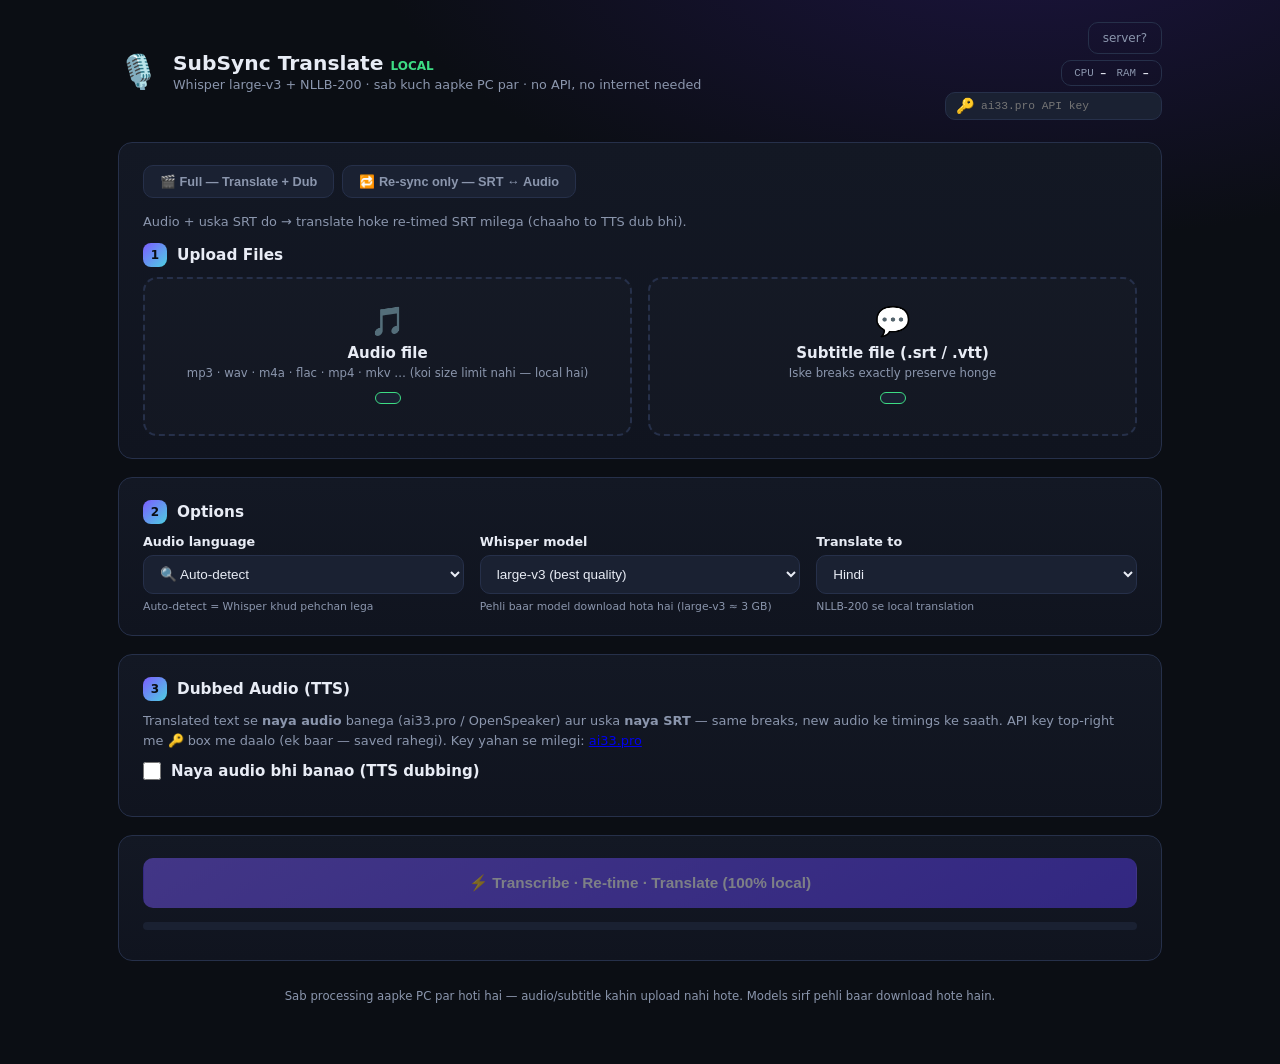
==== commit 7e9d8455: "Version 1.7: Re-sync mode + dubbed SRT sync fix (DP alignment) - New Re-sync tab: give a translated " ====
--- a/static/index.html
+++ b/static/index.html
@@ -39,11 +39,18 @@
 .vbtn.del:hover{border-color:var(--err);color:var(--err)}
 .sel-voice{display:flex;align-items:center;gap:10px;margin-top:14px;padding:10px 14px;border:1px solid var(--ok);border-radius:10px;background:rgba(61,220,132,.05);font-size:.85rem;flex-wrap:wrap}
 .empty-note{padding:18px;text-align:center;color:var(--muted);font-size:.83rem}
-#liveCaption{background:var(--card2);border:1px solid var(--border);border-radius:12px;padding:20px 18px;text-align:center;margin-bottom:10px;font-size:clamp(16px,2.4vw,22px);font-weight:700;line-height:1.4;min-height:74px;display:flex;flex-direction:column;align-items:center;justify-content:center;color:var(--muted);transition:color .1s}
-#liveCaption.speaking{color:var(--accent2)}
-#playerBox{margin-bottom:14px}
-#playerBox audio{width:100%}
-#playerBox video{width:100%;max-height:380px;border-radius:12px;background:#000}
+#mediaBox video{width:100%;max-height:380px;border-radius:12px;background:#000;margin-bottom:10px}
+.player{display:flex;align-items:center;gap:14px;background:linear-gradient(135deg,rgba(124,92,255,.14),rgba(77,208,225,.07));border:1px solid var(--border);border-radius:14px;padding:12px 18px}
+.pbtn{width:48px;height:48px;border-radius:50%;border:none;flex:none;background:linear-gradient(135deg,var(--accent),var(--accent2));color:#fff;font-size:1.15rem;cursor:pointer;display:flex;align-items:center;justify-content:center;box-shadow:0 4px 14px rgba(124,92,255,.4);transition:.15s}
+.pbtn:hover{transform:scale(1.07);filter:brightness(1.1)}
+.ptime{font-family:ui-monospace,Consolas,monospace;font-size:.78rem;color:var(--muted);flex:none;min-width:100px;text-align:center}
+.ptime.srt-time{color:var(--accent2);font-weight:700;background:var(--card2);border:1px solid var(--border);border-radius:8px;padding:5px 8px}
+@media (max-width:640px){.ptime:not(.srt-time){display:none}}
+#pSeek{flex:1;-webkit-appearance:none;appearance:none;height:6px;border-radius:6px;background:var(--card2);outline:none;cursor:pointer}
+#pSeek::-webkit-slider-thumb{-webkit-appearance:none;appearance:none;width:15px;height:15px;border-radius:50%;background:var(--accent2);box-shadow:0 0 8px rgba(77,208,225,.6);cursor:pointer}
+#pSeek::-moz-range-thumb{width:15px;height:15px;border:none;border-radius:50%;background:var(--accent2);cursor:pointer}
+tbody tr.playing{background:rgba(77,208,225,.13)!important;box-shadow:inset 3px 0 0 var(--accent2)}
+tbody tr.playing td.trans{color:var(--accent2)}
 .stats-pill{display:flex;gap:10px;border:1px solid var(--border);padding:6px 12px;border-radius:10px;font-family:ui-monospace,Consolas,monospace;font-size:.72rem;color:var(--muted)}
 .stats-pill b{color:var(--text);font-weight:600}
 .stats-pill .hot b{color:var(--warn)}
@@ -132,20 +139,25 @@
 <main>
 
   <section class="card">
+    <div class="tts-tabs" style="margin-bottom:14px">
+      <button class="tts-tab active" id="modeFull">🎬 Full — Translate + Dub</button>
+      <button class="tts-tab" id="modeResync">🔁 Re-sync only — SRT ↔ Audio</button>
+    </div>
+    <p class="hint" id="modeHint">Audio + uska SRT do → translate hoke re-timed SRT milega (chaaho to TTS dub bhi).</p>
     <h2><span class="step">1</span> Upload Files</h2>
     <div class="grid2">
       <div class="drop" id="dropAudio">
         <input type="file" id="audioFile" accept="audio/*,video/*,.mp3,.wav,.m4a,.mp4,.mkv,.aac,.ogg,.flac,.webm,.opus" hidden>
         <div class="drop-icon">🎵</div>
-        <div class="drop-title">Audio file</div>
-        <div class="drop-sub">mp3 · wav · m4a · flac · mp4 · mkv … (koi size limit nahi — local hai)</div>
+        <div class="drop-title" id="audioDropTitle">Audio file</div>
+        <div class="drop-sub" id="audioDropSub">mp3 · wav · m4a · flac · mp4 · mkv … (koi size limit nahi — local hai)</div>
         <div class="file-chip" id="audioChip" hidden></div>
       </div>
       <div class="drop" id="dropSrt">
         <input type="file" id="srtFile" accept=".srt,.vtt,text/plain" hidden>
         <div class="drop-icon">💬</div>
-        <div class="drop-title">Subtitle file (.srt / .vtt)</div>
-        <div class="drop-sub">Iske breaks exactly preserve honge</div>
+        <div class="drop-title" id="srtDropTitle">Subtitle file (.srt / .vtt)</div>
+        <div class="drop-sub" id="srtDropSub">Iske breaks exactly preserve honge</div>
         <div class="file-chip" id="srtChip" hidden></div>
       </div>
     </div>
@@ -170,7 +182,7 @@
         </select>
         <small>Pehli baar model download hota hai (large-v3 ≈ 3 GB)</small>
       </label>
-      <label class="field">
+      <label class="field" id="tgtField">
         <span>Translate to</span>
         <select id="tgtLang"></select>
         <small>NLLB-200 se local translation</small>
@@ -178,7 +190,7 @@
     </div>
   </section>
 
-  <section class="card">
+  <section class="card" id="ttsCard">
     <h2><span class="step">3</span> Dubbed Audio (TTS)</h2>
     <p class="hint">Translated text se <b>naya audio</b> banega (ai33.pro / OpenSpeaker) aur uska <b>naya SRT</b> — same breaks, new audio ke timings ke saath. API key top-right me 🔑 box me daalo (ek baar — saved rahegi). Key yahan se milegi: <a href="https://ai33.pro/app/api-document" target="_blank" rel="noopener">ai33.pro</a></p>
     <label style="display:flex;align-items:center;gap:10px;margin-bottom:14px;cursor:pointer">
@@ -267,15 +279,21 @@
     </h2>
     <p class="hint">Translated cells <b>editable</b> hain — download se pehle koi bhi line theek kar lo.</p>
 
-    <!-- Sync verify: player + live caption -->
+    <!-- Sync verify: modern player, current line table me highlight hoti hai -->
     <div id="syncBox" style="margin-bottom:16px">
       <div style="display:flex;gap:8px;margin-bottom:10px;flex-wrap:wrap;align-items:center">
         <button class="tts-tab active" id="srcOrig">🎵 Original audio</button>
         <button class="tts-tab" id="srcDub" hidden>🎤 Dubbed audio</button>
         <button class="tts-tab" id="gapBtn" style="margin-left:auto" title="Har line ka end agli line ke start tak extend — dobara click = undo">🧲 Fill Gaps</button>
       </div>
-      <div id="liveCaption">▶ Play karo — jo bol raha hai wo yahan live aayega</div>
-      <div id="playerBox"></div>
+      <div id="mediaBox"></div>
+      <div class="player">
+        <button class="pbtn" id="ppBtn" title="Play/Pause">▶</button>
+        <span class="ptime srt-time" id="pCur" title="Current time (SRT format)">00:00:00,000</span>
+        <input type="range" id="pSeek" min="0" max="1000" value="0">
+        <span class="ptime" id="pDur" title="Total duration">00:00:00,000</span>
+      </div>
+      <p class="hint" style="margin:8px 0 0">▶ Play karo — jo line bol rahi hai wo neeche table me <b>highlight + auto-scroll</b> hogi, wahi se sync verify karo.</p>
     </div>
 
     <div class="table-wrap">
@@ -335,7 +353,26 @@
 const LANG_NAMES = Object.fromEntries([...SRC_LANGS,...TGT_LANGS].map(([c,n])=>[c,n.replace("🔍 ","")]));
 
 const $ = id => document.getElementById(id);
-const state = { audio:null, srtFile:null, segments:null, transcript:"" };
+const state = { audio:null, srtFile:null, segments:null, transcript:"", mode:"full" };
+
+// ---- mode: full pipeline vs re-sync only ----
+function setMode(m){
+  state.mode=m;
+  $("modeFull").classList.toggle("active", m==="full");
+  $("modeResync").classList.toggle("active", m==="resync");
+  const rs = m==="resync";
+  $("tgtField").style.display = rs ? "none" : "";
+  $("ttsCard").style.display = rs ? "none" : "";
+  $("modeHint").textContent = rs
+    ? "Translated SRT + uska audio (TTS/dubbed) do — SRT ki timings audio se match karke nayi SRT milegi. Na translation, na TTS — sirf sync."
+    : "Audio + uska SRT do → translate hoke re-timed SRT milega (chaaho to TTS dub bhi).";
+  $("audioDropTitle").textContent = rs ? "Audio (jiske saath sync karna hai)" : "Audio file";
+  $("audioDropSub").textContent = rs ? "TTS / dubbed / koi bhi audio — SRT isi se sync hogi" : "mp3 · wav · m4a · flac · mp4 · mkv … (koi size limit nahi — local hai)";
+  $("srtDropTitle").textContent = rs ? "SRT (jise sync karna hai)" : "Subtitle file (.srt / .vtt)";
+  $("srtDropSub").textContent = rs ? "e.g. translated SRT — text same rahega, sirf timings update hongi" : "Iske breaks exactly preserve honge";
+  $("runBtn").textContent = rs ? "🔁 Sync SRT ↔ Audio (100% local)" : "⚡ Transcribe · Re-time · Translate (100% local)";
+}
+
 
 function fillSelect(sel, list, saved){
   sel.innerHTML="";
@@ -344,6 +381,9 @@
   }
   if (saved && list.some(([c])=>c===saved)) sel.value=saved;
 }
+$("modeFull").onclick=()=>setMode("full");
+$("modeResync").onclick=()=>setMode("resync");
+
 fillSelect($("srcLang"), SRC_LANGS, localStorage.getItem("ssl_src")||"auto");
 fillSelect($("tgtLang"), TGT_LANGS, localStorage.getItem("ssl_tgt")||"hi");
 $("whisperModel").value = localStorage.getItem("ssl_model")||"large-v3";
@@ -666,7 +706,8 @@
     fd.append("src_lang", $("srcLang").value);
     fd.append("tgt_lang", $("tgtLang").value);
     fd.append("model_size", $("whisperModel").value);
-    if($("ttsEnable").checked){
+    fd.append("mode", state.mode);
+    if(state.mode!=="resync" && $("ttsEnable").checked){
       if(!$("ttsKey").value.trim()) throw new Error("TTS on hai — top-right 🔑 box me API key daalo");
       if(!selVoice) throw new Error("TTS on hai — pehle koi voice select karo (Saved / Library / Manual)");
       fd.append("tts_key", $("ttsKey").value.trim());
@@ -703,8 +744,12 @@
 function showResult(result){
   state.segments=result.segments;
   state.transcript=result.transcript;
+  state.resultMode=result.mode||"full";
+  const rs = state.resultMode==="resync";
   const tgt=$("tgtLang").value;
-  $("thTrans").textContent="Translated ("+(LANG_NAMES[tgt]||tgt)+")";
+  $("thTrans").textContent = rs ? "Text (editable)" : "Translated ("+(LANG_NAMES[tgt]||tgt)+")";
+  $("dlTranslated").textContent = rs ? "⬇ Synced SRT" : "⬇ Translated SRT";
+  $("dlRetimed").style.display = rs ? "none" : "";
   if(result.language){
     $("detectedBadge").hidden=false;
     $("detectedBadge").textContent="🔍 audio: "+result.language;
@@ -746,6 +791,7 @@
 }
 
 function renderTable(){
+  lastPlayingRow=-1;
   const tbody=$("resultTable").querySelector("tbody");
   tbody.innerHTML="";
   (state.segments||[]).forEach((seg,i)=>{
@@ -765,16 +811,19 @@
   });
 }
 
-/* ---------- sync-verify player + live caption (VoxCap style) ---------- */
-let playerMedia=null, playerMode="orig";
+/* ---------- sync-verify: modern player + table row highlight ---------- */
+let playerMedia=null, playerMode="orig", lastPlayingRow=-1;
 function setSrcTabs(){
   $("srcOrig").classList.toggle("active", playerMode==="orig");
   $("srcDub").classList.toggle("active", playerMode==="dub");
 }
+const srtClock=(s)=> isFinite(s) ? toSrtTime(s) : "00:00:00,000";
 function buildVerifyPlayer(){
-  const box=$("playerBox");
-  if(playerMedia && playerMedia.src.startsWith("blob:")){ try{URL.revokeObjectURL(playerMedia.src);}catch(e){} }
-  box.innerHTML="";
+  if(playerMedia){
+    if(playerMedia.src.startsWith("blob:")){ try{URL.revokeObjectURL(playerMedia.src);}catch(e){} }
+    playerMedia.pause();
+  }
+  $("mediaBox").innerHTML="";
   let src, isVideo=false;
   if(playerMode==="dub" && state.dub && state.dub.file){
     src=state.dub.file;
@@ -785,40 +834,67 @@
   }
   playerMedia=document.createElement(isVideo?"video":"audio");
   playerMedia.src=src;
-  playerMedia.controls=true;
   playerMedia.preload="metadata";
-  box.appendChild(playerMedia);
-  $("liveCaption").textContent="▶ Play karo — jo bol raha hai wo yahan live aayega";
-  $("liveCaption").classList.remove("speaking");
-}
+  if(isVideo) $("mediaBox").appendChild(playerMedia); // video dikhega, audio hidden rehta hai
+
+  $("ppBtn").textContent="▶";
+  $("pSeek").value=0;
+  $("pCur").textContent="00:00:00,000";
+  $("pDur").textContent="00:00:00,000";
+  clearRowHighlight();
+
+  playerMedia.addEventListener("loadedmetadata",()=>{ $("pDur").textContent=srtClock(playerMedia.duration); });
+  playerMedia.addEventListener("timeupdate",()=>{
+    if(playerMedia.duration && !seekDragging) $("pSeek").value=Math.round(playerMedia.currentTime/playerMedia.duration*1000);
+    $("pCur").textContent=srtClock(playerMedia.currentTime);
+  });
+  playerMedia.addEventListener("play",()=>{ $("ppBtn").textContent="⏸"; });
+  playerMedia.addEventListener("pause",()=>{ $("ppBtn").textContent="▶"; });
+  playerMedia.addEventListener("ended",()=>{ $("ppBtn").textContent="▶"; clearRowHighlight(); });
+}
+$("ppBtn").onclick=()=>{
+  if(!playerMedia) return;
+  playerMedia.paused ? playerMedia.play() : playerMedia.pause();
+};
+let seekDragging=false;
+$("pSeek").addEventListener("pointerdown",()=>{ seekDragging=true; });
+$("pSeek").addEventListener("pointerup",()=>{ seekDragging=false; });
+$("pSeek").oninput=()=>{
+  if(playerMedia && playerMedia.duration){
+    playerMedia.currentTime = ($("pSeek").value/1000)*playerMedia.duration;
+  }
+};
 $("srcOrig").onclick=()=>{ playerMode="orig"; setSrcTabs(); buildVerifyPlayer(); };
 $("srcDub").onclick=()=>{ playerMode="dub"; setSrcTabs(); buildVerifyPlayer(); };
 
+function clearRowHighlight(){
+  if(lastPlayingRow>=0){
+    const rows=$("resultTable").querySelectorAll("tbody tr");
+    if(rows[lastPlayingRow]) rows[lastPlayingRow].classList.remove("playing");
+  }
+  lastPlayingRow=-1;
+}
 setInterval(()=>{
-  if(!playerMedia || !state.segments) return;
+  if(!playerMedia) return;
+  // time display har 100ms smooth update (paused/seek me bhi)
+  $("pCur").textContent=srtClock(playerMedia.currentTime);
+  if(playerMedia.duration && !seekDragging) $("pSeek").value=Math.round(playerMedia.currentTime/playerMedia.duration*1000);
+  if(!state.segments || playerMedia.paused) return;
   const t=playerMedia.currentTime;
-  const box=$("liveCaption");
-  let seg, main, sub="";
+  let idx=-1;
   if(playerMode==="dub"){
-    seg=state.segments.find(s=>s.dubStart!==undefined && t>=s.dubStart && t<=s.dubEnd);
-    if(seg) main=(seg.translated||"").trim();
+    idx=state.segments.findIndex(s=>s.dubStart!==undefined && t>=s.dubStart && t<=s.dubEnd);
   }else{
-    seg=state.segments.find(s=>t>=s.newStart && t<=s.newEnd);
-    if(seg){ main=seg.text.replace(/\n/g," "); sub=(seg.translated||"").trim(); }
-  }
-  if(seg){
-    box.innerHTML="";
-    const m=document.createElement("div"); m.textContent=main; box.appendChild(m);
-    if(sub){
-      const s2=document.createElement("div");
-      s2.style.cssText="font-size:.72em;color:var(--muted);font-weight:500;margin-top:5px";
-      s2.textContent=sub; box.appendChild(s2);
-    }
-    box.classList.add("speaking");
-  }else if(!playerMedia.paused){
-    box.textContent="· · ·";
-    box.classList.remove("speaking");
-  }
+    idx=state.segments.findIndex(s=>t>=s.newStart && t<=s.newEnd);
+  }
+  if(idx===lastPlayingRow) return;
+  const rows=$("resultTable").querySelectorAll("tbody tr");
+  if(lastPlayingRow>=0 && rows[lastPlayingRow]) rows[lastPlayingRow].classList.remove("playing");
+  if(idx>=0 && rows[idx]){
+    rows[idx].classList.add("playing");
+    rows[idx].scrollIntoView({block:"nearest",behavior:"smooth"});
+  }
+  lastPlayingRow=idx;
 },100);
 
 /* ---------- gap fill toggle (VoxCap style) ---------- */
@@ -870,7 +946,9 @@
 const baseName=()=> (state.srtFile?state.srtFile.name:"subtitles").replace(/\.(srt|vtt)$/i,"");
 
 $("dlTranslated").addEventListener("click",()=>{
-  if(state.segments) download(`${baseName()}.${$("tgtLang").value}${gapTag()}.srt`, buildSrt(state.segments,"translated"));
+  if(!state.segments) return;
+  const tag = state.resultMode==="resync" ? "synced" : $("tgtLang").value;
+  download(`${baseName()}.${tag}${gapTag()}.srt`, buildSrt(state.segments,"translated"));
 });
 $("dlRetimed").addEventListener("click",()=>{
   if(state.segments) download(`${baseName()}.retimed${gapTag()}.srt`, buildSrt(state.segments,"text"));
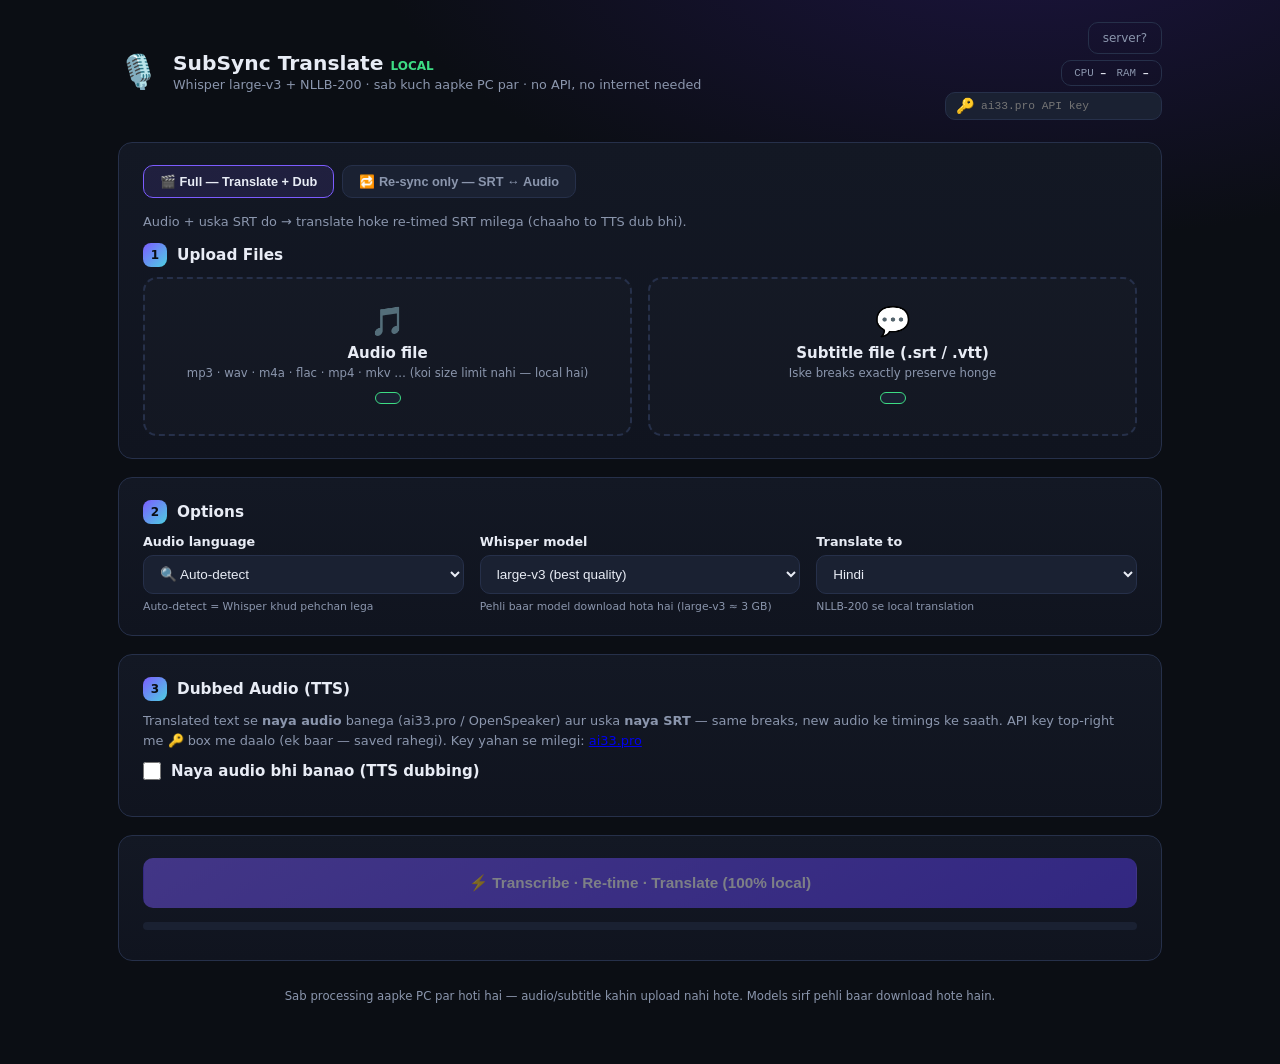
==== commit d322e06f: "Fix Re-sync mode button + distinct orange theme for resync UI - TTS tab wiring used querySelectorAll" ====
--- a/static/index.html
+++ b/static/index.html
@@ -9,8 +9,16 @@
 :root {
   --bg:#0b0e14; --card:#131824; --card2:#1a2132; --border:#26304a;
   --text:#e8ecf5; --muted:#8b96ad; --accent:#7c5cff; --accent2:#4dd0e1;
+  --accent3:#5b3df5; --accent-soft:rgba(124,92,255,.12);
   --ok:#3ddc84; --warn:#ffb74d; --err:#ff6b6b; --radius:14px; font-size:15px;
 }
+/* RE-SYNC MODE — alag orange theme taaki full mode se clearly alag dikhe */
+body.resync {
+  --accent:#ff9f43; --accent2:#ffd75e; --accent3:#e07b00;
+  --accent-soft:rgba(255,159,67,.16); --border:#4a3a26;
+}
+body.resync{background:radial-gradient(1200px 600px at 80% -10%,#402a14 0%,var(--bg) 55%) fixed,var(--bg)}
+body.resync .pbtn{box-shadow:0 4px 14px rgba(255,159,67,.4)}
 *{box-sizing:border-box;margin:0;padding:0}
 body{background:radial-gradient(1200px 600px at 80% -10%,#1c1440 0%,var(--bg) 55%) fixed,var(--bg);color:var(--text);font-family:"Segoe UI",system-ui,sans-serif;min-height:100vh}
 .topbar{display:flex;align-items:center;justify-content:space-between;padding:22px 28px;max-width:1100px;margin:0 auto}
@@ -25,7 +33,7 @@
 .key-row input{background:transparent;border:none;outline:none;color:var(--text);font-family:ui-monospace,Consolas,monospace;font-size:.75rem;width:170px}
 .tts-tabs{display:flex;gap:8px;margin-bottom:14px}
 .tts-tab{border:1px solid var(--border);background:var(--card2);color:var(--muted);padding:8px 16px;border-radius:10px;font-size:.85rem;font-weight:600;cursor:pointer;transition:.2s}
-.tts-tab.active{border-color:var(--accent);color:var(--text);background:rgba(124,92,255,.12)}
+.tts-tab.active{border-color:var(--accent);color:var(--text);background:var(--accent-soft)}
 .voice-list{border:1px solid var(--border);border-radius:10px;max-height:300px;overflow-y:auto}
 .voice-row{display:flex;align-items:center;gap:10px;padding:9px 12px;border-bottom:1px solid #1d2436;font-size:.85rem}
 .voice-row:last-child{border-bottom:none}
@@ -80,7 +88,7 @@
 .btn{border:1px solid var(--border);background:var(--card2);color:var(--text);padding:11px 20px;border-radius:10px;font-size:.92rem;font-weight:600;cursor:pointer;transition:.2s}
 .btn:hover:not(:disabled){border-color:var(--accent);transform:translateY(-1px)}
 .btn:disabled{opacity:.45;cursor:not-allowed}
-.btn.primary{background:linear-gradient(135deg,var(--accent),#5b3df5);border-color:transparent;color:#fff}
+.btn.primary{background:linear-gradient(135deg,var(--accent),var(--accent3));border-color:transparent;color:#fff}
 .btn.primary:hover:not(:disabled){filter:brightness(1.12)}
 .btn.ghost{background:transparent}
 .btn.big{width:100%;padding:15px;font-size:1.02rem}
@@ -358,18 +366,19 @@
 // ---- mode: full pipeline vs re-sync only ----
 function setMode(m){
   state.mode=m;
+  document.body.classList.toggle("resync", m==="resync");
   $("modeFull").classList.toggle("active", m==="full");
   $("modeResync").classList.toggle("active", m==="resync");
   const rs = m==="resync";
   $("tgtField").style.display = rs ? "none" : "";
   $("ttsCard").style.display = rs ? "none" : "";
   $("modeHint").textContent = rs
-    ? "Translated SRT + uska audio (TTS/dubbed) do — SRT ki timings audio se match karke nayi SRT milegi. Na translation, na TTS — sirf sync."
+    ? "🔁 RE-SYNC MODE: Translated audio + translated SRT do — SRT ki timings audio se match hokar nayi synced SRT milegi. Na translation, na TTS — sirf sync."
     : "Audio + uska SRT do → translate hoke re-timed SRT milega (chaaho to TTS dub bhi).";
-  $("audioDropTitle").textContent = rs ? "Audio (jiske saath sync karna hai)" : "Audio file";
-  $("audioDropSub").textContent = rs ? "TTS / dubbed / koi bhi audio — SRT isi se sync hogi" : "mp3 · wav · m4a · flac · mp4 · mkv … (koi size limit nahi — local hai)";
-  $("srtDropTitle").textContent = rs ? "SRT (jise sync karna hai)" : "Subtitle file (.srt / .vtt)";
-  $("srtDropSub").textContent = rs ? "e.g. translated SRT — text same rahega, sirf timings update hongi" : "Iske breaks exactly preserve honge";
+  $("audioDropTitle").textContent = rs ? "🎤 Translated / Dubbed Audio" : "Audio file";
+  $("audioDropSub").textContent = rs ? "TTS ya dubbed audio — SRT isi ke saath sync hogi" : "mp3 · wav · m4a · flac · mp4 · mkv … (koi size limit nahi — local hai)";
+  $("srtDropTitle").textContent = rs ? "💬 Translated SRT" : "Subtitle file (.srt / .vtt)";
+  $("srtDropSub").textContent = rs ? "Text/breaks same rahenge — sirf timings audio se update hongi" : "Iske breaks exactly preserve honge";
   $("runBtn").textContent = rs ? "🔁 Sync SRT ↔ Audio (100% local)" : "⚡ Transcribe · Re-time · Translate (100% local)";
 }
 
@@ -503,11 +512,12 @@
 const TTS_TABS = {saved:"ttsTabSaved", library:"ttsTabLibrary", manual:"ttsTabManual"};
 function showTtsTab(name){
   for(const [k,id] of Object.entries(TTS_TABS)) $(id).hidden = (k!==name);
-  document.querySelectorAll(".tts-tab").forEach(b=>b.classList.toggle("active", b.dataset.tab===name));
+  document.querySelectorAll("#ttsOptions .tts-tab").forEach(b=>b.classList.toggle("active", b.dataset.tab===name));
   localStorage.setItem("ssl_tts_tab", name);
   if(name==="saved") renderSaved();
 }
-document.querySelectorAll(".tts-tab").forEach(b=>b.onclick=()=>showTtsTab(b.dataset.tab));
+// sirf TTS card ke andar wale tabs — mode/gap/source buttons ko mat chhuo
+document.querySelectorAll("#ttsOptions .tts-tab").forEach(b=>b.onclick=()=>showTtsTab(b.dataset.tab));
 
 // ---- selected voice (persist) ----
 let selVoice = null;
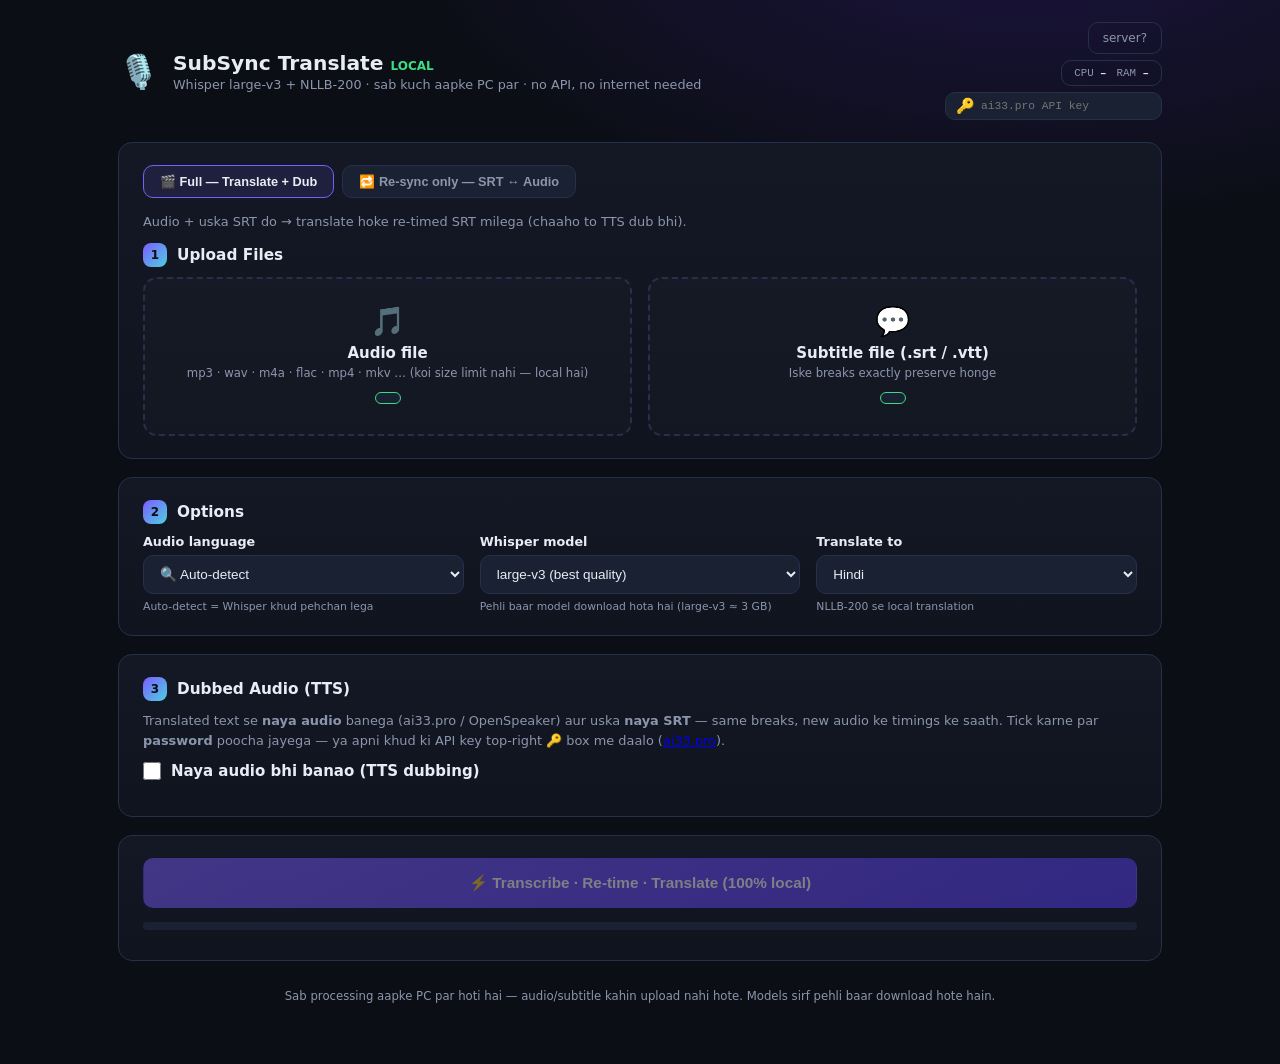
==== commit 26246703: "Version 1.8: server-side default TTS key (secrets.json, gitignored) + password gate - resolve_tts_ke" ====
--- a/static/index.html
+++ b/static/index.html
@@ -200,7 +200,7 @@
 
   <section class="card" id="ttsCard">
     <h2><span class="step">3</span> Dubbed Audio (TTS)</h2>
-    <p class="hint">Translated text se <b>naya audio</b> banega (ai33.pro / OpenSpeaker) aur uska <b>naya SRT</b> — same breaks, new audio ke timings ke saath. API key top-right me 🔑 box me daalo (ek baar — saved rahegi). Key yahan se milegi: <a href="https://ai33.pro/app/api-document" target="_blank" rel="noopener">ai33.pro</a></p>
+    <p class="hint">Translated text se <b>naya audio</b> banega (ai33.pro / OpenSpeaker) aur uska <b>naya SRT</b> — same breaks, new audio ke timings ke saath. Tick karne par <b>password</b> poocha jayega — ya apni khud ki API key top-right 🔑 box me daalo (<a href="https://ai33.pro/app/api-document" target="_blank" rel="noopener">ai33.pro</a>).</p>
     <label style="display:flex;align-items:center;gap:10px;margin-bottom:14px;cursor:pointer">
       <input type="checkbox" id="ttsEnable" style="width:18px;height:18px;accent-color:var(--accent)">
       <b>Naya audio bhi banao (TTS dubbing)</b>
@@ -482,12 +482,57 @@
 $("ttsKey").oninput = ()=>localStorage.setItem("ssl_tts_key", $("ttsKey").value.trim());
 $("ttsKey").onchange = refreshCredits;
 
+// ---- TTS auth: apni key ho to wahi, warna password se server ki default key ----
+const ttsAuth = { pass: localStorage.getItem("ssl_tts_pass")||"" };
+function ttsHeaders(){
+  const h={};
+  const k=$("ttsKey").value.trim();
+  if(k) h["x-tts-key"]=k;
+  if(ttsAuth.pass) h["x-tts-pass"]=ttsAuth.pass;
+  return h;
+}
+async function verifyTtsAuth(){
+  try{
+    const res=await fetch("/api/tts/credits",{headers:ttsHeaders()});
+    if(res.status===401) return false;
+    const d=await res.json();
+    if(d.credits!==undefined){
+      $("creditsBadge").hidden=false;
+      $("creditsBadge").textContent=`💰 ${d.credits} credits`;
+    }
+    return true;
+  }catch(e){ return true; } // network issue — block mat karo
+}
+async function ensureTtsAuth(){
+  if($("ttsKey").value.trim()) return true;         // apni key — password ki zaroorat nahi
+  if(ttsAuth.pass && await verifyTtsAuth()) return true;
+  const p=prompt("🔒 TTS password daalo:");
+  if(p===null) return false;
+  ttsAuth.pass=p.trim();
+  if(await verifyTtsAuth()){
+    localStorage.setItem("ssl_tts_pass", ttsAuth.pass);
+    return true;
+  }
+  ttsAuth.pass="";
+  localStorage.removeItem("ssl_tts_pass");
+  alert("❌ Galat password");
+  return false;
+}
+
 $("ttsEnable").checked = localStorage.getItem("ssl_tts_on")==="1";
 $("ttsOptions").hidden = !$("ttsEnable").checked;
-$("ttsEnable").onchange = ()=>{
+$("ttsEnable").onchange = async ()=>{
+  if($("ttsEnable").checked){
+    const ok = await ensureTtsAuth();
+    if(!ok){
+      $("ttsEnable").checked=false;
+      localStorage.setItem("ssl_tts_on","0");
+      $("ttsOptions").hidden=true;
+      return;
+    }
+  }
   localStorage.setItem("ssl_tts_on", $("ttsEnable").checked?"1":"0");
   $("ttsOptions").hidden = !$("ttsEnable").checked;
-  if($("ttsEnable").checked) refreshCredits();
 };
 
 $("ttsProvider").value = localStorage.getItem("ssl_tts_provider")||"edge";
@@ -496,17 +541,10 @@
 $("ttsSpeed").onchange = ()=>localStorage.setItem("ssl_tts_speed", $("ttsSpeed").value);
 
 async function refreshCredits(){
-  const key=$("ttsKey").value.trim();
-  if(!key){ $("creditsBadge").hidden=true; return; }
-  try{
-    const d=await (await fetch("/api/tts/credits",{headers:{"x-tts-key":key}})).json();
-    if(d.credits!==undefined){
-      $("creditsBadge").hidden=false;
-      $("creditsBadge").textContent=`💰 ${d.credits} credits`;
-    }
-  }catch(e){}
-}
-if($("ttsEnable").checked && $("ttsKey").value) refreshCredits();
+  if(!$("ttsKey").value.trim() && !ttsAuth.pass){ $("creditsBadge").hidden=true; return; }
+  await verifyTtsAuth();
+}
+if($("ttsEnable").checked && ($("ttsKey").value || ttsAuth.pass)) refreshCredits();
 
 // ---- tabs ----
 const TTS_TABS = {saved:"ttsTabSaved", library:"ttsTabLibrary", manual:"ttsTabManual"};
@@ -623,15 +661,14 @@
 }
 
 $("ttsLoadVoices").onclick = async ()=>{
-  const key=$("ttsKey").value.trim();
-  if(!key){ alert("Pehle top-right 🔑 box me ai33.pro API key daalo"); return; }
+  if(!(await ensureTtsAuth())) return;
   $("ttsLoadVoices").disabled=true;
   $("ttsLoadVoices").textContent="Loading…";
   try{
     const params=new URLSearchParams({provider:$("ttsProvider").value});
     const lang=$("ttsLangFilter").value.trim();
     if(lang) params.set("language", lang);
-    const d=await (await fetch("/api/tts/voices?"+params,{headers:{"x-tts-key":key}})).json();
+    const d=await (await fetch("/api/tts/voices?"+params,{headers:ttsHeaders()})).json();
     if(!d.data) throw new Error(d.error||d.message||JSON.stringify(d).slice(0,200));
     libVoices=d.data;
     renderLibrary();
@@ -718,9 +755,10 @@
     fd.append("model_size", $("whisperModel").value);
     fd.append("mode", state.mode);
     if(state.mode!=="resync" && $("ttsEnable").checked){
-      if(!$("ttsKey").value.trim()) throw new Error("TTS on hai — top-right 🔑 box me API key daalo");
       if(!selVoice) throw new Error("TTS on hai — pehle koi voice select karo (Saved / Library / Manual)");
+      if(!$("ttsKey").value.trim() && !ttsAuth.pass) throw new Error("TTS on hai — password daalo (TTS checkbox dobara tick karo) ya apni API key daalo");
       fd.append("tts_key", $("ttsKey").value.trim());
+      fd.append("tts_pass", ttsAuth.pass);
       fd.append("tts_voice", selVoice.voice_id);
       fd.append("tts_speed", $("ttsSpeed").value||"1");
     }
